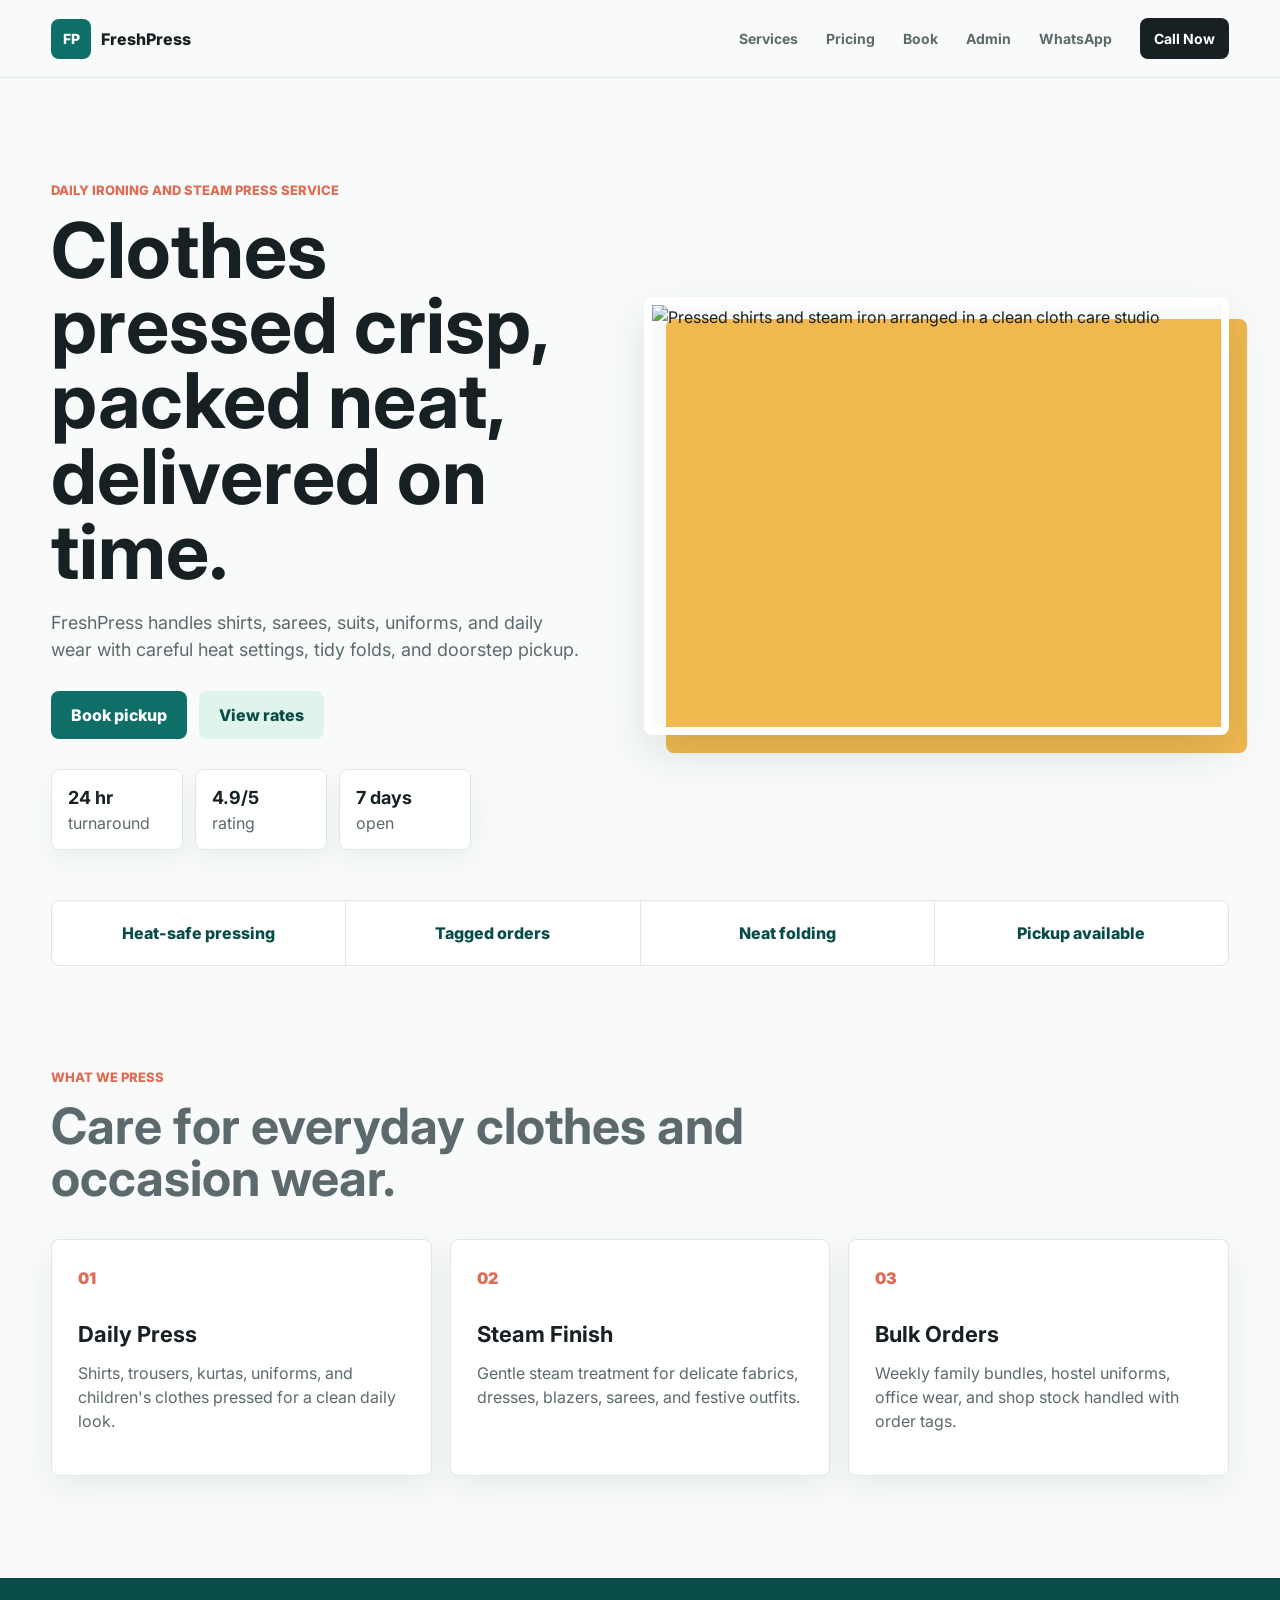
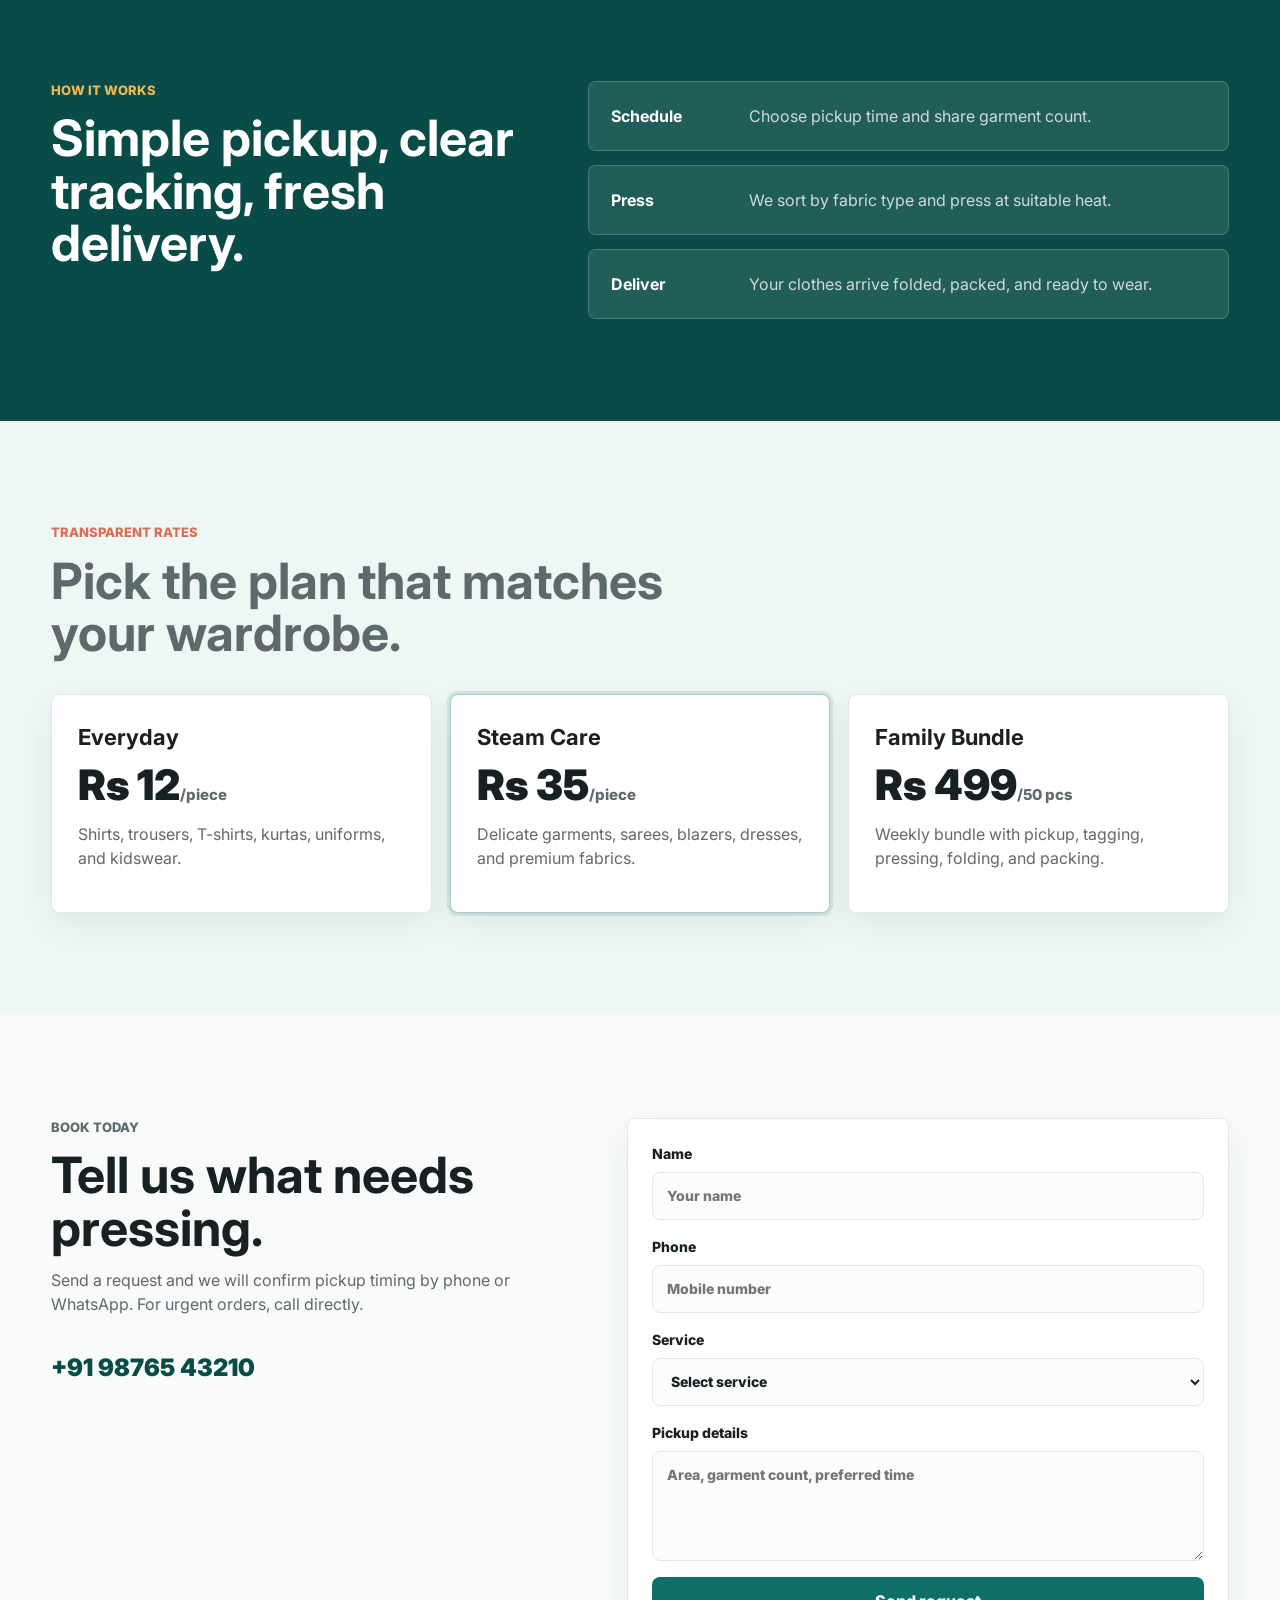
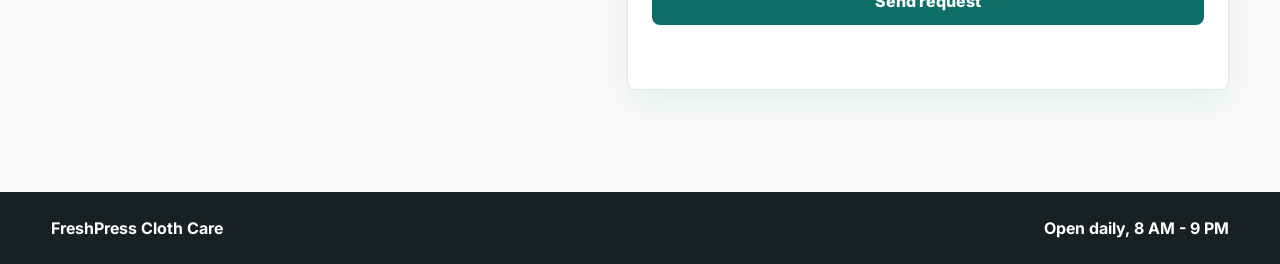
==== index.html @ 9f30ed74 "Add files via upload" ====
<!doctype html>
<html lang="en">
  <head>
    <meta charset="utf-8" />
    <meta name="viewport" content="width=device-width, initial-scale=1" />
    <title>FreshPress Cloth Care</title>
    <meta
      name="description"
      content="FreshPress Cloth Care offers reliable ironing, steam pressing, folding, and pickup service for everyday and occasion wear."
    />
    <link rel="preconnect" href="https://fonts.googleapis.com" />
    <link rel="preconnect" href="https://fonts.gstatic.com" crossorigin />
    <link
      href="https://fonts.googleapis.com/css2?family=Inter:wght@400;500;600;700;800&display=swap"
      rel="stylesheet"
    />
    <link rel="stylesheet" href="styles.css" />
  </head>
  <body>
    <header class="site-header">
      <a class="brand" href="#top" aria-label="FreshPress home">
        <span class="brand-mark">FP</span>
        <span>FreshPress</span>
      </a>
      <nav aria-label="Primary navigation">
        <a href="#services">Services</a>
        <a href="#pricing">Pricing</a>
        <a href="#booking">Book</a>
        <a href="admin.html">Admin</a>
        <a href="vvvvvvvvvv">WhatsApp</a>
        <a class="nav-call" href="tel:+91 7570892757 ">Call Now</a>
      </nav>
    </header>

    <main id="top">
      <section class="hero">
        <div class="hero-copy">
          <p class="eyebrow">Daily ironing and steam press service</p>
          <h1>Clothes pressed crisp, packed neat, delivered on time.</h1>
          <p class="hero-text">
            FreshPress handles shirts, sarees, suits, uniforms, and daily wear
            with careful heat settings, tidy folds, and doorstep pickup.
          </p>
          <div class="hero-actions">
            <a class="button primary" href="#booking">Book pickup</a>
            <a class="button secondary" href="#pricing">View rates</a>
          </div>
          <div class="hero-stats" aria-label="Service highlights">
            <span><strong>24 hr</strong> turnaround</span>
            <span><strong>4.9/5</strong> rating</span>
            <span><strong>7 days</strong> open</span>
          </div>
        </div>
        <figure class="hero-media">
          <img src="assets/pressing-studio.png" alt="Pressed shirts and steam iron arranged in a clean cloth care studio" />
        </figure>
      </section>

      <section class="trust-strip" aria-label="Service promise">
        <span>Heat-safe pressing</span>
        <span>Tagged orders</span>
        <span>Neat folding</span>
        <span>Pickup available</span>
      </section>

      <section id="services" class="section">
        <div class="section-heading">
          <p class="eyebrow">What we press</p>
          <h2>Care for everyday clothes and occasion wear.</h2>
        </div>
        <div class="service-grid">
          <article class="service-card">
            <span class="icon">01</span>
            <h3>Daily Press</h3>
            <p>Shirts, trousers, kurtas, uniforms, and children's clothes pressed for a clean daily look.</p>
          </article>
          <article class="service-card">
            <span class="icon">02</span>
            <h3>Steam Finish</h3>
            <p>Gentle steam treatment for delicate fabrics, dresses, blazers, sarees, and festive outfits.</p>
          </article>
          <article class="service-card">
            <span class="icon">03</span>
            <h3>Bulk Orders</h3>
            <p>Weekly family bundles, hostel uniforms, office wear, and shop stock handled with order tags.</p>
          </article>
        </div>
      </section>

      <section class="process">
        <div>
          <p class="eyebrow">How it works</p>
          <h2>Simple pickup, clear tracking, fresh delivery.</h2>
        </div>
        <ol class="steps">
          <li>
            <strong>Schedule</strong>
            <span>Choose pickup time and share garment count.</span>
          </li>
          <li>
            <strong>Press</strong>
            <span>We sort by fabric type and press at suitable heat.</span>
          </li>
          <li>
            <strong>Deliver</strong>
            <span>Your clothes arrive folded, packed, and ready to wear.</span>
          </li>
        </ol>
      </section>

      <section id="pricing" class="section pricing-section">
        <div class="section-heading">
          <p class="eyebrow">Transparent rates</p>
          <h2>Pick the plan that matches your wardrobe.</h2>
        </div>
        <div class="pricing-grid">
          <article class="price-card">
            <h3>Everyday</h3>
            <p class="price">₹12<span>/piece</span></p>
            <p>Shirts, trousers, T-shirts, kurtas, uniforms, and kidswear.</p>
          </article>
          <article class="price-card featured">
            <h3>Steam Care</h3>
            <p class="price">₹35<span>/piece</span></p>
            <p>Delicate garments, sarees, blazers, dresses, and premium fabrics.</p>
          </article>
          <article class="price-card">
            <h3>Family Bundle</h3>
            <p class="price">₹499<span>/50 pcs</span></p>
            <p>Weekly bundle with pickup, tagging, pressing, folding, and packing.</p>
          </article>
        </div>
      </section>

      <section id="booking" class="booking">
        <div class="booking-copy">
          <p class="eyebrow">Book today</p>
          <h2>Tell us what needs pressing.</h2>
          <p>
            Send a request and we will confirm pickup timing by phone or WhatsApp.
            For urgent orders, call directly.
          </p>
          <a class="phone-link" href="tel:+919876543210">+91 98765 43210</a>
        </div>
        <form class="booking-form" id="bookingForm">
          <label>
            Name
            <input name="name" type="text" placeholder="Your name" required />
          </label>
          <label>
            Phone
            <input name="phone" type="tel" placeholder="Mobile number" required />
          </label>
          <label>
            Service
            <select name="service" required>
              <option value="">Select service</option>
              <option>Daily Press</option>
              <option>Steam Care</option>
              <option>Family Bundle</option>
              <option>Bulk Order</option>
            </select>
          </label>
          <label>
            Pickup details
            <textarea name="details" rows="4" placeholder="Area, garment count, preferred time"></textarea>
          </label>
          <button class="button primary" type="submit">Send request</button>
          <p class="form-status" id="formStatus" role="status" aria-live="polite"></p>
        </form>
      </section>
    </main>

    <footer class="site-footer">
      <span>FreshPress Cloth Care</span>
      <span>Open daily, 8 AM - 9 PM</span>
    </footer>

    <script src="script.js"></script>
  </body>
</html>
---- styles.css ----
:root {
  --ink: #172023;
  --muted: #5c6a6d;
  --line: #dfe8e6;
  --paper: #f8fbf9;
  --white: #ffffff;
  --mint: #dff4ea;
  --teal: #0e6f68;
  --teal-dark: #084b47;
  --coral: #e16a54;
  --gold: #f0b84f;
  --shadow: 0 18px 46px rgba(18, 48, 48, 0.12);
}

* {
  box-sizing: border-box;
}

html {
  scroll-behavior: smooth;
}

body {
  margin: 0;
  color: var(--ink);
  background: var(--paper);
  font-family: Inter, Arial, sans-serif;
  line-height: 1.5;
}

a {
  color: inherit;
  text-decoration: none;
}

img {
  display: block;
  max-width: 100%;
}

.site-header {
  position: sticky;
  top: 0;
  z-index: 10;
  display: flex;
  align-items: center;
  justify-content: space-between;
  gap: 24px;
  padding: 18px clamp(18px, 4vw, 64px);
  background: rgba(248, 251, 249, 0.9);
  border-bottom: 1px solid rgba(223, 232, 230, 0.8);
  backdrop-filter: blur(16px);
}

.brand,
nav {
  display: flex;
  align-items: center;
}

.brand {
  gap: 10px;
  font-weight: 800;
  letter-spacing: 0;
}

.brand-mark {
  display: grid;
  width: 40px;
  height: 40px;
  place-items: center;
  color: var(--white);
  background: var(--teal);
  border-radius: 8px;
  font-size: 14px;
}

nav {
  gap: clamp(12px, 2.5vw, 28px);
  color: var(--muted);
  font-size: 14px;
  font-weight: 700;
}

nav a:hover {
  color: var(--teal-dark);
}

.nav-call {
  padding: 10px 14px;
  color: var(--white);
  background: var(--ink);
  border-radius: 8px;
}

.hero {
  display: grid;
  grid-template-columns: minmax(0, 0.95fr) minmax(320px, 1.05fr);
  align-items: center;
  gap: clamp(32px, 5vw, 72px);
  min-height: calc(100vh - 78px);
  padding: clamp(44px, 7vw, 90px) clamp(18px, 4vw, 64px) 36px;
}

.hero-copy {
  max-width: 680px;
}

.eyebrow {
  margin: 0 0 12px;
  color: var(--coral);
  font-size: 13px;
  font-weight: 800;
  letter-spacing: 0;
  text-transform: uppercase;
}

h1,
h2,
h3,
p {
  margin-top: 0;
}

h1 {
  margin-bottom: 20px;
  font-size: clamp(42px, 6vw, 82px);
  line-height: 0.98;
  letter-spacing: 0;
}

h2 {
  margin-bottom: 14px;
  font-size: clamp(30px, 4vw, 50px);
  line-height: 1.05;
  letter-spacing: 0;
}

h3 {
  margin-bottom: 10px;
  font-size: 22px;
}

.hero-text,
.booking-copy p,
.section-heading {
  color: var(--muted);
}

.hero-text {
  max-width: 580px;
  margin-bottom: 28px;
  font-size: 18px;
}

.hero-actions {
  display: flex;
  flex-wrap: wrap;
  gap: 12px;
  margin-bottom: 30px;
}

.button {
  display: inline-flex;
  align-items: center;
  justify-content: center;
  min-height: 48px;
  padding: 0 20px;
  border: 0;
  border-radius: 8px;
  font: inherit;
  font-weight: 800;
  cursor: pointer;
}

.primary {
  color: var(--white);
  background: var(--teal);
}

.primary:hover {
  background: var(--teal-dark);
}

.secondary {
  color: var(--teal-dark);
  background: var(--mint);
}

.hero-stats {
  display: flex;
  flex-wrap: wrap;
  gap: 12px;
}

.hero-stats span {
  min-width: 132px;
  padding: 14px 16px;
  background: var(--white);
  border: 1px solid var(--line);
  border-radius: 8px;
  color: var(--muted);
  box-shadow: 0 10px 28px rgba(18, 48, 48, 0.06);
}

.hero-stats strong {
  display: block;
  color: var(--ink);
  font-size: 18px;
}

.hero-media {
  position: relative;
  margin: 0;
}

.hero-media::before {
  position: absolute;
  inset: 22px -18px -18px 22px;
  z-index: -1;
  content: "";
  background: var(--gold);
  border-radius: 8px;
}

.hero-media img {
  width: 100%;
  aspect-ratio: 4 / 3;
  object-fit: cover;
  border: 8px solid var(--white);
  border-radius: 8px;
  box-shadow: var(--shadow);
}

.trust-strip {
  display: grid;
  grid-template-columns: repeat(4, 1fr);
  gap: 1px;
  margin: 0 clamp(18px, 4vw, 64px);
  overflow: hidden;
  border: 1px solid var(--line);
  border-radius: 8px;
  background: var(--line);
}

.trust-strip span {
  padding: 20px;
  background: var(--white);
  color: var(--teal-dark);
  font-weight: 800;
  text-align: center;
}

.section,
.process,
.booking {
  padding: clamp(58px, 8vw, 104px) clamp(18px, 4vw, 64px);
}

.section-heading {
  max-width: 720px;
  margin-bottom: 34px;
}

.service-grid,
.pricing-grid {
  display: grid;
  grid-template-columns: repeat(3, 1fr);
  gap: 18px;
}

.service-card,
.price-card,
.booking-form {
  background: var(--white);
  border: 1px solid var(--line);
  border-radius: 8px;
  box-shadow: 0 12px 34px rgba(18, 48, 48, 0.07);
}

.service-card,
.price-card {
  padding: 26px;
}

.service-card p,
.price-card p {
  color: var(--muted);
}

.icon {
  display: inline-flex;
  margin-bottom: 28px;
  color: var(--coral);
  font-weight: 900;
}

.process {
  display: grid;
  grid-template-columns: 0.85fr 1.15fr;
  gap: clamp(26px, 5vw, 70px);
  background: var(--teal-dark);
  color: var(--white);
}

.process .eyebrow {
  color: var(--gold);
}

.steps {
  display: grid;
  gap: 14px;
  margin: 0;
  padding: 0;
  list-style: none;
}

.steps li {
  display: grid;
  grid-template-columns: 120px 1fr;
  gap: 18px;
  padding: 22px;
  background: rgba(255, 255, 255, 0.1);
  border: 1px solid rgba(255, 255, 255, 0.18);
  border-radius: 8px;
}

.steps span {
  color: rgba(255, 255, 255, 0.78);
}

.pricing-section {
  background: #eef7f3;
}

.price {
  margin: 6px 0 16px;
  color: var(--ink) !important;
  font-size: 42px;
  font-weight: 900;
  line-height: 1;
}

.price span {
  color: var(--muted);
  font-size: 15px;
  font-weight: 800;
}

.featured {
  border-color: rgba(14, 111, 104, 0.35);
  outline: 3px solid rgba(14, 111, 104, 0.12);
}

.booking {
  display: grid;
  grid-template-columns: 0.85fr 1fr;
  gap: clamp(28px, 5vw, 72px);
  align-items: start;
}

.booking-copy {
  max-width: 520px;
}

.phone-link {
  display: inline-flex;
  margin-top: 18px;
  color: var(--teal-dark);
  font-size: 24px;
  font-weight: 900;
}

.booking-form {
  display: grid;
  gap: 16px;
  padding: 24px;
}

label {
  display: grid;
  gap: 8px;
  color: var(--ink);
  font-size: 14px;
  font-weight: 800;
}

input,
select,
textarea {
  width: 100%;
  min-height: 48px;
  padding: 12px 14px;
  color: var(--ink);
  background: #fbfdfc;
  border: 1px solid var(--line);
  border-radius: 8px;
  font: inherit;
}

textarea {
  resize: vertical;
}

input:focus,
select:focus,
textarea:focus {
  outline: 3px solid rgba(14, 111, 104, 0.18);
  border-color: var(--teal);
}

.form-status {
  min-height: 24px;
  margin: 0;
  color: var(--teal-dark);
  font-weight: 800;
}

.site-footer {
  display: flex;
  justify-content: space-between;
  gap: 16px;
  padding: 24px clamp(18px, 4vw, 64px);
  color: var(--white);
  background: var(--ink);
  font-weight: 700;
}

@media (max-width: 860px) {
  .site-header {
    position: static;
    align-items: flex-start;
    flex-direction: column;
  }

  nav {
    width: 100%;
    justify-content: space-between;
    overflow-x: auto;
    padding-bottom: 2px;
  }

  .hero,
  .process,
  .booking {
    grid-template-columns: 1fr;
  }

  .hero {
    min-height: auto;
  }

  .trust-strip,
  .service-grid,
  .pricing-grid {
    grid-template-columns: 1fr 1fr;
  }
}

@media (max-width: 560px) {
  nav {
    font-size: 13px;
  }

  .nav-call {
    padding: 8px 10px;
  }

  h1 {
    font-size: 42px;
  }

  .hero-actions,
  .button {
    width: 100%;
  }

  .trust-strip,
  .service-grid,
  .pricing-grid {
    grid-template-columns: 1fr;
  }

  .steps li {
    grid-template-columns: 1fr;
  }

  .site-footer {
    flex-direction: column;
  }
}
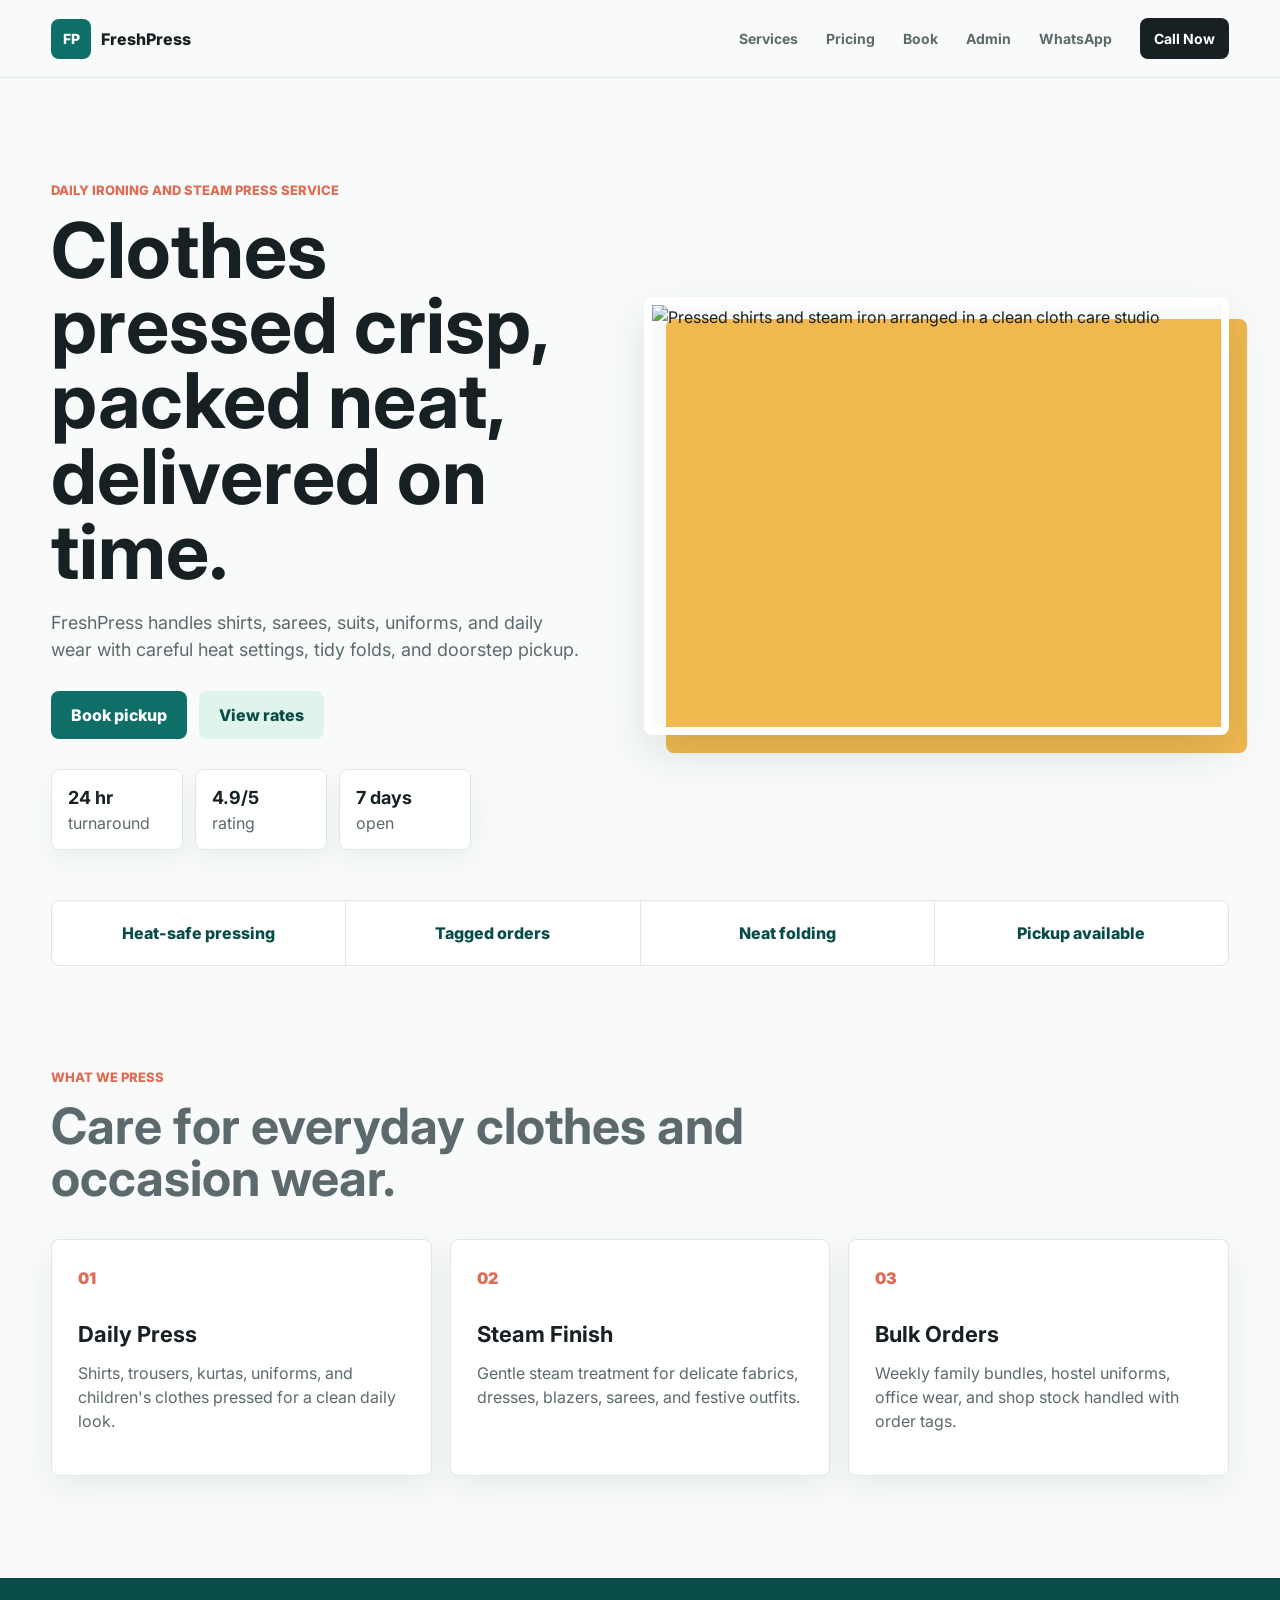
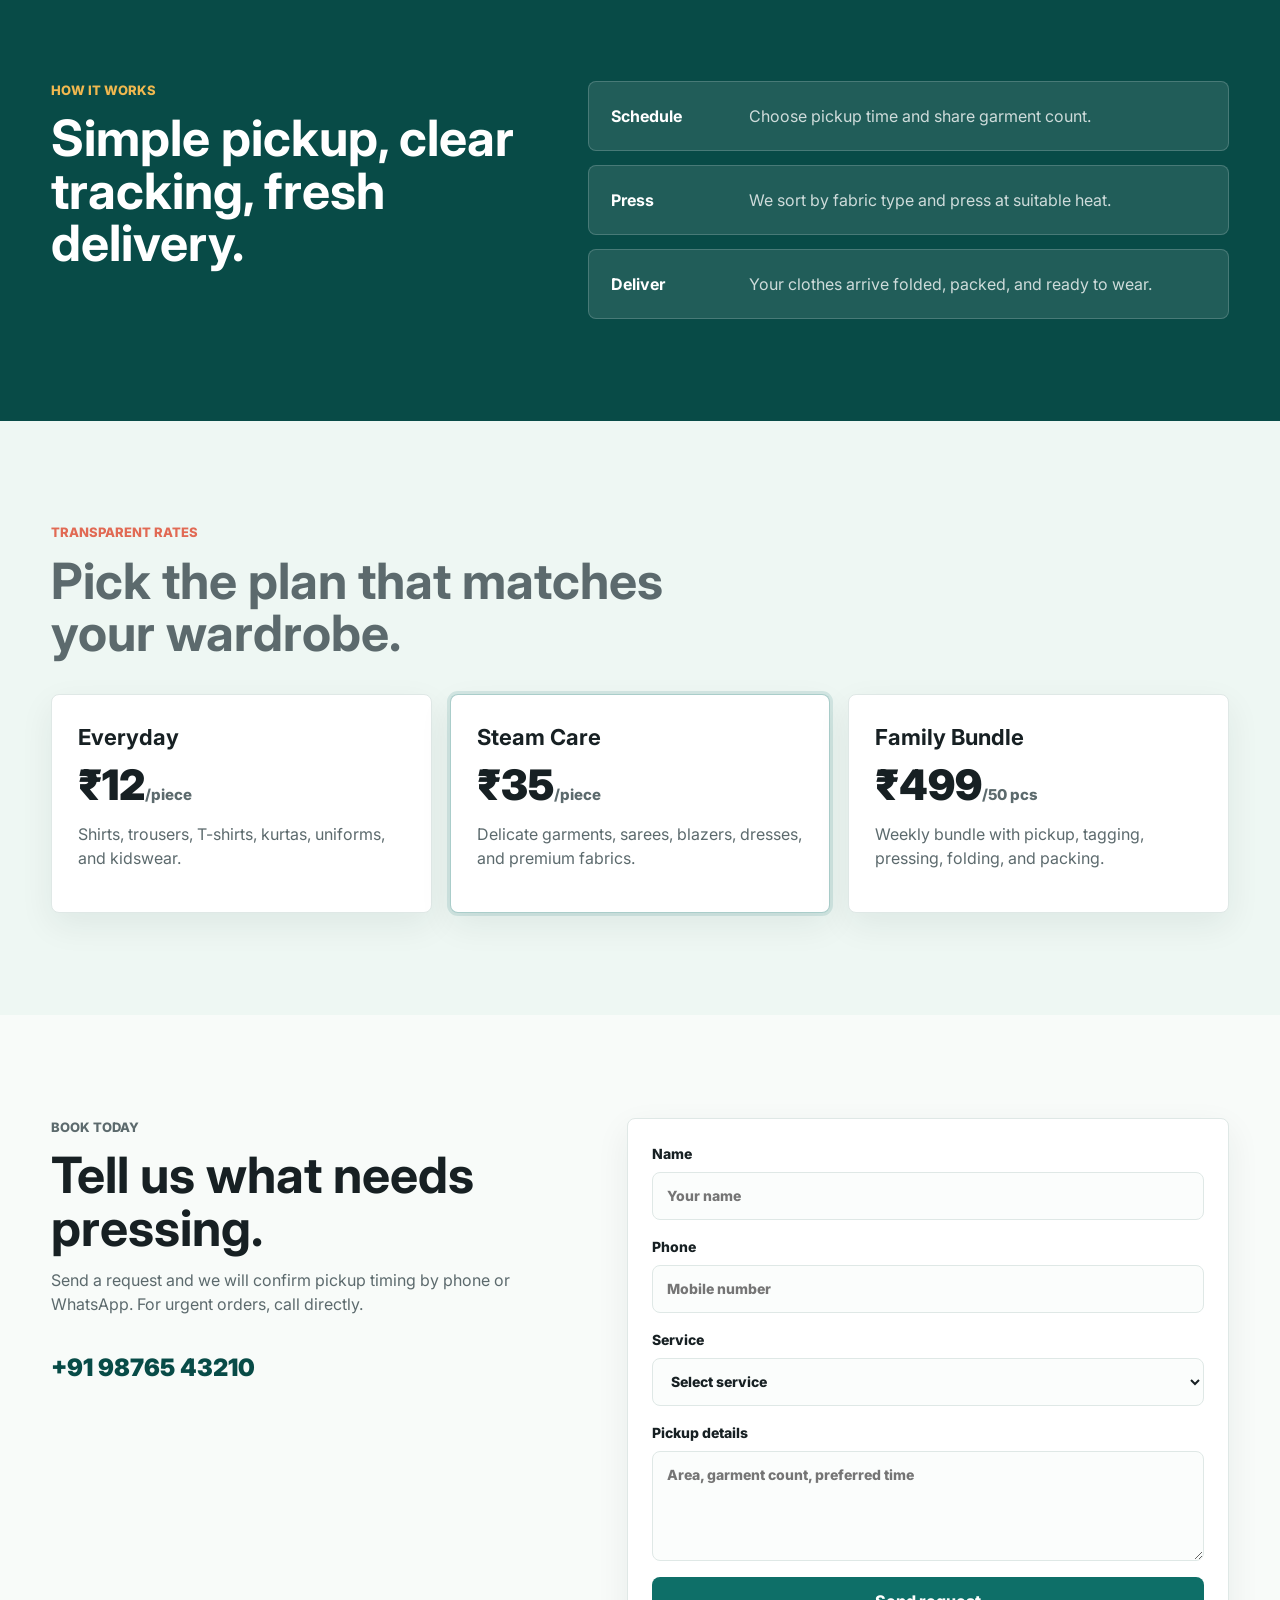
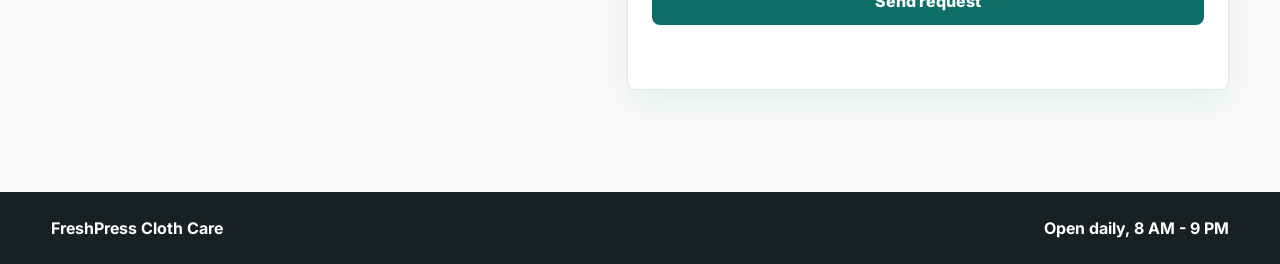
==== commit 4f1786eb: "Change script tag to module type for script.js" ====
--- a/index.html
+++ b/index.html
@@ -175,7 +175,8 @@
       <span>FreshPress Cloth Care</span>
       <span>Open daily, 8 AM - 9 PM</span>
     </footer>
-
-    <script src="script.js"></script>
+    
+<script type="module" src="script.js"></script>
+    
   </body>
 </html>
